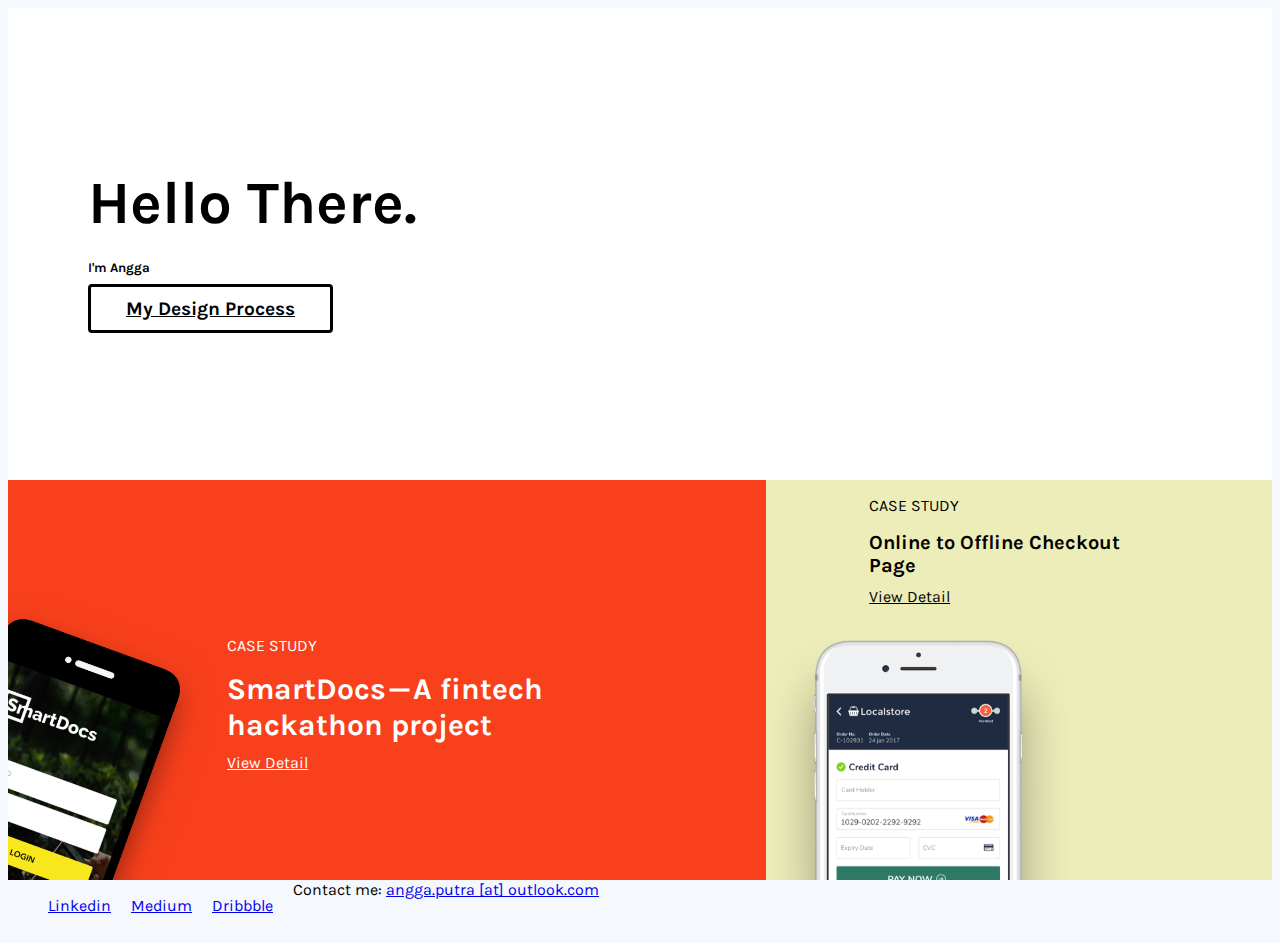
==== index.html @ 5217aea9 "Update index.html" ====
<!DOCTYPE html>
<html lang="en">
   <head>
      <meta charset="utf-8">
      <meta http-equiv="X-UA-Compatible" content="IE=edge">
      <meta name="viewport" content="width=device-width, initial-scale=1">
      <!-- The above 3 meta tags *must* come first in the head; any other head content must come *after* these tags -->
      <title>Angga Putra - Designer</title>
      <meta name="description" content="" />

      <meta property="og:title" content="Angga Putra - Designer"/>
      <meta property="og:image" content="http://anggaputra.co/images/og-image.png"/>
      <meta property="og:description" content="Hello There. I'm Angga, UI/UX Designer based in Indonesia"/>
      <meta property="og:url" content="http://anggaputra.co/" />

      <!-- Bootstrap core CSS -->
      <meta name="author" content="">
      <link rel="icon" href="../../favicon.ico">
      <!-- Bootstrap core CSS -->
      <link href="css/bootstrap.min.css" rel="stylesheet">
      <!-- Custom CSS -->
      <link href="css/style.css" rel="stylesheet">
      <link href="css/helper.css" rel="stylesheet">
      <link rel="stylesheet" href="css/font-awesome.min.css">
      <link rel="stylesheet" href="css/themify-icons.css">

      <!-- custom fonts -->
      <link href="https://fonts.googleapis.com/css?family=Karla:400,400i,700,700i" rel="stylesheet">

      <!-- slick slider -->
      <link rel="stylesheet" type="text/css" href="css/slick.css"/>

      <!-- Hamburger CSS -->
      <link rel="stylesheet" type="text/css" href="css/hamburger.css"/>


      <!-- Global site tag (gtag.js) - Google Analytics -->
      <script async src="https://www.googletagmanager.com/gtag/js?id=UA-100898338-1"></script>
      <script>
        window.dataLayer = window.dataLayer || [];
        function gtag(){dataLayer.push(arguments);}
        gtag('js', new Date());

        gtag('config', 'UA-100898338-1');
      </script>


   </head>
   <body class="page-content">

      <div class="container-fluid hero-section push">
         <div class="row">
            <div class="col-lg-9 col-xs-12">
                <div class="f-left">
                  <h1 class="hero-text">Hello There.</h1>
                  <h5 class="mt-0">I'm Angga</h5>
                </div>
                <!--
                <div id="main-nav">
                    <a href="" class="hamburger hamburger--collapse menu-link" type="button">
                      <span class="hamburger-box">
                        <span class="hamburger-inner"></span>
                      </span>
                    </a>
                </div>
              -->
            </div>
            <div class="col-lg-2  col-xs-12">
              <a href="https://medium.com/angga-portfolio/playbook-for-my-design-process-a4626f2b385" target="_blank" class="btn btn-top">My Design Process</a>
            </div>

            <!--
             <nav id="menu" class="panel" role="navigation">
                <ul>
                    <li><a href="#">Design Process</a></li>
                    <li><a href="#">Linkedin</a></li>
                    <li><a href="#">Medium</a></li>
                    <li><a href="#">Dribbble</a></li>
                </ul>
             </nav>
           -->
         </div>
      </div>

      <div class="container-fluid case-studies">
            <div class="case-box box-1">
                <div class="case-content">
                    <p class="d-block mt-20 mb-0">CASE STUDY</p>
                    <h2>SmartDocs — A fintech hackathon project</h2>
                    <a href="https://medium.com/angga-portfolio/fintech-hackathon-project-b763bd022f39" class="case-link" target="_blank">View Detail</a>
                </div>
                <img class="case-image" src="images/casestudies/case-1.png">
            </div> 

            <div class="case-box box-2 t-center">
              <div class="case-content t-center">
                    <p class="d-block mt-100 mb-0">CASE STUDY</p>
                    <h2>Online to Offline Checkout Page</h2>
                    <a href="https://medium.com/angga-portfolio/designing-checkout-page-for-online-to-offline-e-commerce-site-a99dfd2c64aa" class="case-link" target="_blank">View Detail</a>
              </div>
              <img class="case-image" src="images/casestudies/case-2.png">
          </div>
         <!--
           <div class="case-box box-3">
                <div class="case-content">
                    <p class="d-block mt-20 mb-0">PERSONAL PROJECT</p>
                    <h2>Konsuldia.co</h2>
                    <a href="http://konsuldia.co/" class="case-link" target="_blank">Check it out!</a>
                </div>
                <img class="case-image" src="images/casestudies/case-3.png">
            </div>
         -->
      </div>

      <div class="container-fluid">
        <div class="row">
              <div class="col-lg-12 footer">
                 <ul>
                   <li><a href="https://www.linkedin.com/in/angga-putra/" target="_blank">Linkedin</a></li>
                   <li><a href="https://medium.com/@anggasevhen" target="_blank">Medium</a></li>
                   <li><a href="https://dribbble.com/anggaputra" target="_blank">Dribbble</a></li>
                 </ul>
                 <p class="pull-right">Contact me: <a href="mailto:angga.putra@outlook.com">angga.putra [at] outlook.com</a></p>
              </div>
          </div>
      </div>

      <!-- Bootstrap core JavaScript
         ================================================== -->
      <!-- Placed at the end of the document so the pages load faster -->
      <script src="https://ajax.googleapis.com/ajax/libs/jquery/1.12.4/jquery.min.js"></script>
      <script>window.jQuery || document.write('<script src="js/vendor/jquery.min.js"><\/script>')</script>
      <script src="js/bootstrap.min.js"></script>

      <!-- Slick slider JS -->
      <script type="text/javascript" src="js/slick.min.js"></script>

      <!-- Big Slide Menu -->
      <script type="text/javascript" src="js/big-slide.min.js"></script>
     

      <script type="text/javascript">


         $(document).ready(function () {

              $('.my-resume-slider-content').slick({
                infinite: true,
                speed: 500,
                fade: true,
                cssEase: 'linear',
                arrows: true,
                prevArrow: '.slick-prev',
                nextArrow: '.slick-next',
                dots: false
              });

             /*

              $('.hamburger').click(function() {
                $( this ).toggleClass( "is-active" );
                return false;
              });

              $('.menu-link').bigSlide({
                side: 'right',
                menuWidth: '25.625em',
                push: '.push'
              });
           

              $.ajaxSetup({
                  headers: {
                    'Authorization': "Bearer 09a6bf420f371b7506def97736e507f55b06f85d8e69e02eaeb59b3aa7794640"
                  }
              });

              $.ajax({ 
                type: 'GET', 
                url: 'https://api.dribbble.com/v1/users/anggaputra/shots', 
                ddataType: "json",
                success: function (data) { 
                    
                     $('.dribbble-feed .loader').hide();
                
                     var results = data;

                     for (var i=0;i<10;++i)
                     {
                     
                        $('#dribbble-shots').append(
                            "<a target='_blank' href='"+ results[i].html_url +"' class='box-item'>\
                              <div class='pict-item'><img class='img-responsive' src="+ results[i].images.teaser +"></div>\
                            </a>"
                        );
                     }
                }
              });
               */
              

         });
    
      </script>


   </body>
</html>
---- css/style.css ----
body{
  font-family: 'Karla', sans-serif;
  background-color: #F5F8FD;
}


.hero-section{
  padding: 10em 5em;
  background: #FFF;
  position: relative;
}

.hero-text{
  font-size: 60px;
  font-weight: 700;
  margin: 0;
}

#main-nav{
  float: right;
}

#menu{
  font-family: 'Lora', serif;
}

#menu ul{
  margin-top: 20px;
}

#menu li{
  list-style: none;
}

#menu li a{
  font-size: 30px;
  color: #000;
}

.btn-top {
    background-color: transparent;
    border: 3px solid #000;
    color: #000;
    padding: 10px 35px;
    border-radius: 4px;
    font-size: 1.2em;
    font-weight: 700;
    margin: 20px 0;

    -webkit-transform: perspective(1px) translateZ(0);
    transform: perspective(1px) translateZ(0);
    -webkit-tap-highlight-color: rgba(0,0,0,0);
    -webkit-font-smoothing: antialiased;
    -moz-osx-font-smoothing: grayscale;
}


/* ---- Case Studies ---- */


.case-studies{
  padding-left: 0;
  padding-right: 0;
}

.case-box{
  float: left;
  height: 400px;
  overflow: hidden;
  position: relative;
}

.box-1{
  width: 60%;
  background: #F8401C;
  color: #FFF;
}

.box-2{
  width: 40%;
  background: #EDEDB9;
}

.box-1 .case-content{
  position: relative;
  width: 320px;
  margin: 0 auto;
  top: 140px;
  z-index: 15;
}

.box-1 .case-content h2{
  margin: 0;
  font-size: 30px;
}

.box-1 .case-image{
  max-width: 50%;
  position: relative;
  top: -40px;
  left: -170px;
  z-index: 5;
}

.box-1 .case-morelink{
  padding: 15px;
  float: left;
  margin-top: 20px;
}


.box-2 .case-content{
  width: 300px;
  margin: 0 auto;
  margin-bottom: 30px;
}

.box-2 .case-content h2{
  margin: 0;
  font-size: 20px;
}

.box-2 .case-image{
  max-width: 60%;
  margin: 0 auto;
}

.box-3{
  text-align: center;
  width: 100%;
  height: 755px;
  background: #EBECE7;
}

.box-3 p{
  margin-top: 8em;
  color: #000;

}
.box-3 h2{
  margin-top: 0;
  font-size: 25px;
  color: #000;
  font-weight: 700;
}

.box-3 .case-image{
  max-width: 100%;
  margin: 0 auto;
  margin-top: 40px;
}

.case-link{
  margin-top: 10px;
  color: inherit;
  text-decoration: underline;
  display: inline-block;
}


.case-link{
  margin-top: 10px;
  color: inherit;
  text-decoration: underline;
  display: inline-block;
}


/* ---- My Resume ---- */
.my-resume-container{
  background: #FFF;
}

.my-resume-slider-content{
  float: left;
  width: 900px;
  margin:0 auto;
}

.my-resume{
  padding: 10em 5em;
  width: 900px;
  overflow: hidden;
  background: #FFF;
  margin: 0 auto;
}

.my-resume-box{
  background: #FFFFFF;
  /*box-shadow: 0 5px 55px 0 rgba(0,0,0,0.12);*/
  border-radius: 12px;
  width: 900px;
  float: left;
  position: relative;
  margin: 0 auto;
}

.my-resume-years{
  background: #FFFFFF;
  /*box-shadow: 0 2px 55px 0 rgba(0,0,0,0.12);*/
  float: left;
  border-radius: 12px 0px 0px 12px;
  margin-right: 20px;
  text-align: center;
  width: 230px;
}

.my-resume-years .from,
.my-resume-years .until{
  font-size: 40px;
}

.my-resume-content{
  float: left;
  width: 500px; 
}

.my-resume-content h3{
  margin-top: 0px;
  color: #000;  

}

.my-resume-content small{
  margin-top: 30px;
  color: #000;  
  font-size: 16px;

}

.my-resume-content p{
 font-size: 1.2em;
}

.slick-prev{
  background: #000;
  padding: 10px;
}

.slick-next{
  background: #F8401C;
  padding: 15px;
  position: relative;
  top: 8px;
}

.my-resume-slider-container{
  position: relative;
  float: left;
  width: 900px;
}

#my-resume-nav{
  float: left;
  margin-left: 30px;
  position: relative;
}


/* ---- Dribbble ---- */
.dribbble-feed{
  background: #FFF;
  padding: 10em 5em;
}

.dribbble-feed h2{
  padding: 0 10px;
  margin-bottom: 20px;
  font-size: 25px;
}

#dribbble-shots{
  float: left;
  border-radius: 6px;
}

.box-item{
  float: left;
  margin: 10px;

}

.pict-item img{
  background: #FFFFFF;
  box-shadow: 0 2px 4px 0 rgba(0,0,0,0.10);
  border-radius: 4px;
  
}

/* ---- Footer ---- */

.footer{
  padding: 30px 40px 20px;
}

.footer ul{
  display: inline-block;
  list-style: none;
  margin-bottom: 0;
  padding-left: 0;
  float: left;
}

.footer ul li{
  float: left;
  margin-right: 20px;
}


@media screen and (max-width: 320px){

     .box-1 .case-content {
      top: 30px;
      padding: 0 3em;
    }

}


@media screen and (max-width: 480px){

    .hero-section {
      padding: 5em 2em;
      background: #FFF;
    }

    .hero-text {
      font-size: 55px;
    }

    .box-1{
      width: 100%;
    }

    .box-1 .case-content {
      top: 30px;
    }

    .box-1 .case-image {
      max-width: 100%;
      position: relative;
      top: 10px;
      left: 0;
      z-index: 5;
    }

    .box-2{
      width: 100%;
    }

    .box-3, .box-4{
      height: 390px;
    }

    .box-3 p,.box-4 p {
      margin-top: 5em;
      color: #000;
    }

    .box-4 .case-image{
      margin-top: 5px;
    }

    .my-resume {
      padding: 5em 0em;
      width: 100%;
      overflow: hidden;
      background: #FFF;
      margin: 0 auto;
    }

    .my-resume-content {
      float: left;
      padding: 0px;
      margin-top: 0!important;
      margin-left: 80px;
      width: 180px !important;
      text-align: center;
    }

    .my-resume-content p{
      display: none;
    }

    .my-resume-content h3{
      padding: 0 30px;
      margin-bottom: 30px;
    }

    .my-resume-years {
        padding: 0;
        background: #FFFFFF;
        box-shadow: none;
        float: left;
        border-radius: 12px 0px 0px 12px;
        margin-right: 0;
        text-align: center;
        margin-bottom: 20px;
        width: 100%;
        margin-left: 60px;
    }

    #my-resume-nav {
      margin-left: 30px;
    }

    .footer p.pull-right{
      float: left !important;
      margin-top: 10px;
    }


}
@media screen and (max-width: 750px){

    .hero-section {
        padding: 5em 3em;
        background: #FFF;
    }

    .case-box {
        float: left;
        height: 340px;
        overflow: hidden;
        position: relative;
    }

    .box-1 .case-image {
        max-width: 100%;
        position: relative;
        top: 10px;
        left: 0px;
        z-index: 5;
    }

    .box-1 .case-content {
      position: relative;
      width: 320px;
      margin: 0 auto;
      top: 40px;
      z-index: 15;
    }

    .box-2 .case-content h2 {
      margin: 0;
      font-size: 16px;
      padding: 0 40px;
      }

    .box-3 {
      text-align: center;
      width: 100%;
      background: #EBECE7;
    }

    .box-4 {
      text-align: center;
      width: 100%;
      background: transparent;
    }

    .box-2 .case-content p{
        margin-top: 50px;
    }

    .box-3 p,.box-4 p {
        margin-top: 3em;
    }

    .my-resume {
      padding: 5em 0em;
      width: 100%;
      overflow: hidden;
      background: #FFF;
      margin: 0 auto;
    }

    .my-resume-content {
        float: left;
        padding: 0px;
        width: 350px;
        margin-top: 0;
    }

    .my-resume-content h3{
      padding: 0;
      margin-bottom: 30px;
    }

    #my-resume-nav {
        float: left;
        margin-left: 90px;
        margin-top: 30px;
    }


}
@media (max-width: 767px){
    


  
}
@media screen and (max-width: 825px){

 
}

@media (max-width: 991px) and (min-width: 768px){

}
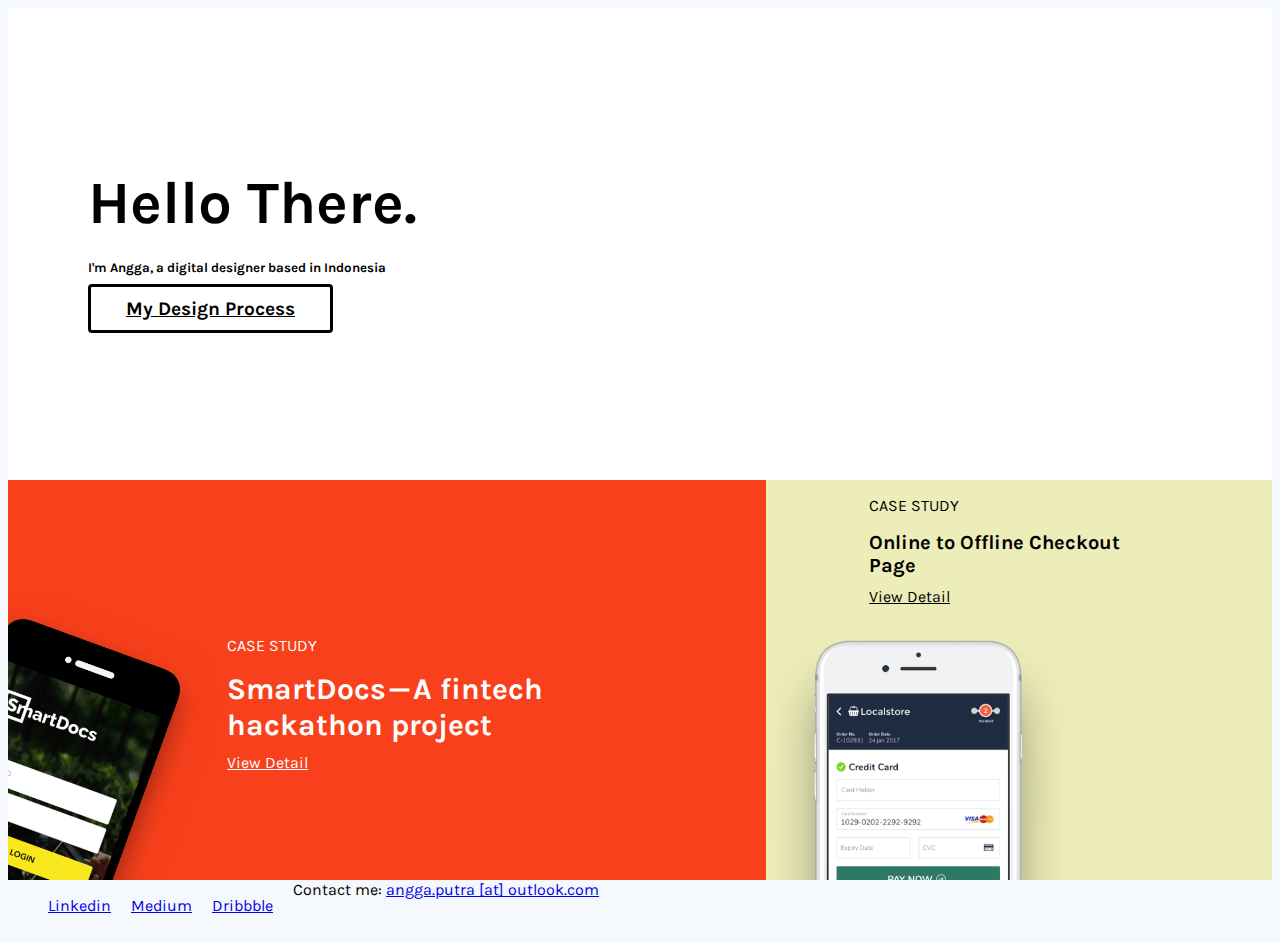
==== commit 5220a022: "Update index.html" ====
--- a/index.html
+++ b/index.html
@@ -53,7 +53,7 @@
             <div class="col-lg-9 col-xs-12">
                 <div class="f-left">
                   <h1 class="hero-text">Hello There.</h1>
-                  <h5 class="mt-0">I'm Angga</h5>
+                  <h5 class="mt-10">I'm Angga, a digital designer based in Indonesia</h5>
                 </div>
                 <!--
                 <div id="main-nav">
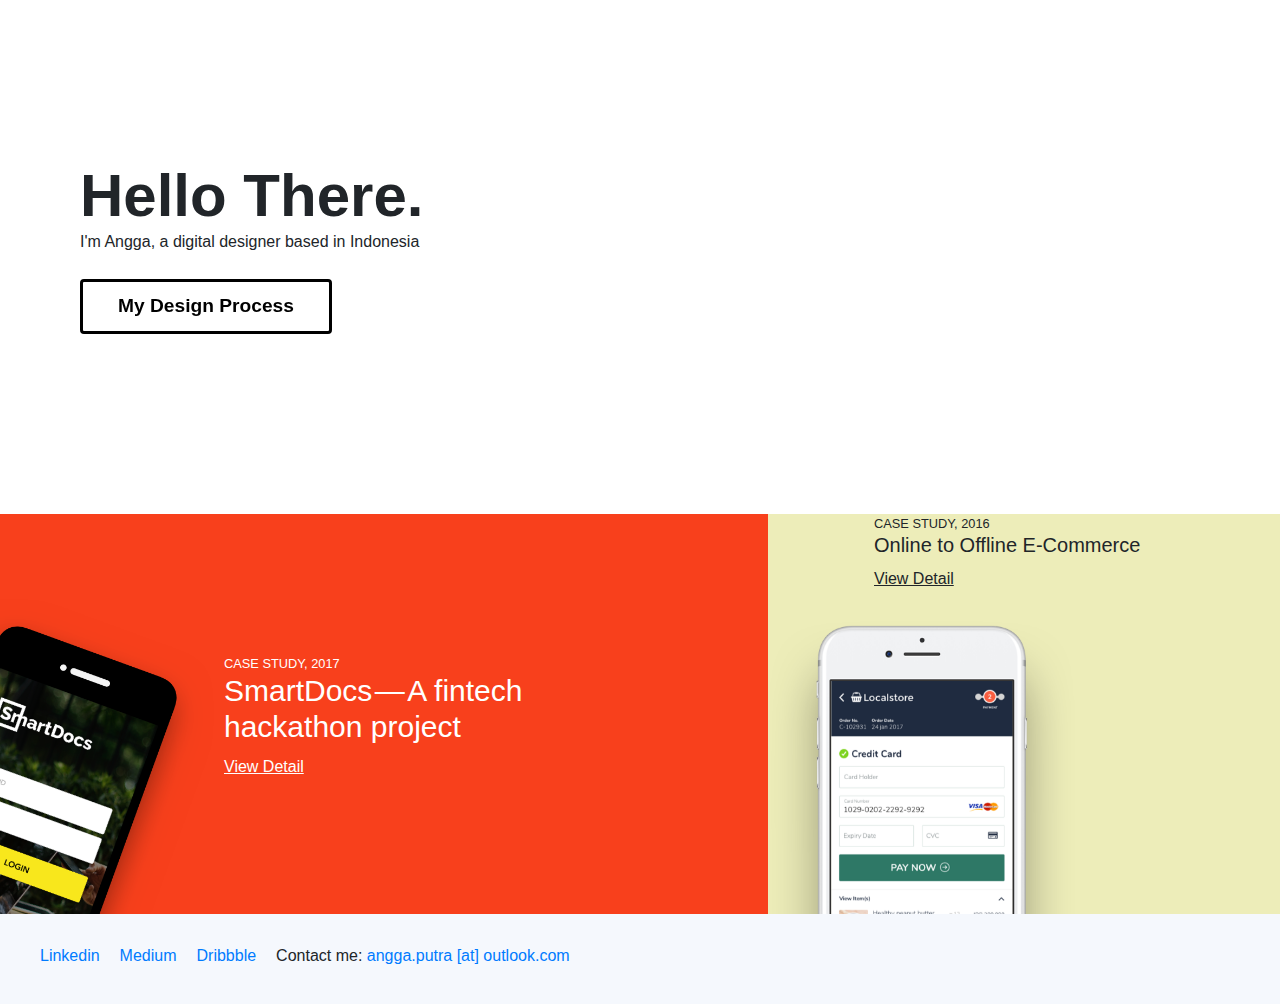
==== commit 2f2b9cc4: "Updated Bootstrap 4 and font" ====
--- a/index.html
+++ b/index.html
@@ -9,14 +9,15 @@
       <meta name="description" content="" />
 
       <meta property="og:title" content="Angga Putra - Designer"/>
-      <meta property="og:image" content="http://anggaputra.co/images/og-image.png"/>
+      <meta property="og:image" content="https://anggaputra.co/images/og-image.png"/>
       <meta property="og:description" content="Hello There. I'm Angga, UI/UX Designer based in Indonesia"/>
-      <meta property="og:url" content="http://anggaputra.co/" />
+      <meta property="og:url" content="https://anggaputra.co/" />
 
       <!-- Bootstrap core CSS -->
       <meta name="author" content="">
       <link rel="icon" href="../../favicon.ico">
       <!-- Bootstrap core CSS -->
+       <link href="css/bootstrap-reboot.min.css" rel="stylesheet">
       <link href="css/bootstrap.min.css" rel="stylesheet">
       <!-- Custom CSS -->
       <link href="css/style.css" rel="stylesheet">
@@ -25,13 +26,10 @@
       <link rel="stylesheet" href="css/themify-icons.css">
 
       <!-- custom fonts -->
-      <link href="https://fonts.googleapis.com/css?family=Karla:400,400i,700,700i" rel="stylesheet">
+      <!-- <link href="https://fonts.googleapis.com/css?family=Karla:400,400i,700,700i" rel="stylesheet"> -->
 
-      <!-- slick slider -->
-      <link rel="stylesheet" type="text/css" href="css/slick.css"/>
-
-      <!-- Hamburger CSS -->
-      <link rel="stylesheet" type="text/css" href="css/hamburger.css"/>
+      <link rel="preconnect" href="https://fonts.gstatic.com">
+      <link href="https://fonts.googleapis.com/css2?family=Inter:wght@100;400;700;900&display=swap" rel="stylesheet">
 
 
       <!-- Global site tag (gtag.js) - Google Analytics -->
@@ -53,39 +51,20 @@
             <div class="col-lg-9 col-xs-12">
                 <div class="f-left">
                   <h1 class="hero-text">Hello There.</h1>
-                  <h5 class="mt-10">I'm Angga, a digital designer based in Indonesia</h5>
+                  <h6 class="mt-10">I'm Angga, a digital designer based in Indonesia</h6>
+                   <a href="https://medium.com/angga-portfolio/playbook-for-my-design-process-a4626f2b385" target="_blank" class="btn btn-top mt-30">My Design Process</a>
                 </div>
-                <!--
-                <div id="main-nav">
-                    <a href="" class="hamburger hamburger--collapse menu-link" type="button">
-                      <span class="hamburger-box">
-                        <span class="hamburger-inner"></span>
-                      </span>
-                    </a>
-                </div>
-              -->
             </div>
             <div class="col-lg-2  col-xs-12">
-              <a href="https://medium.com/angga-portfolio/playbook-for-my-design-process-a4626f2b385" target="_blank" class="btn btn-top">My Design Process</a>
             </div>
 
-            <!--
-             <nav id="menu" class="panel" role="navigation">
-                <ul>
-                    <li><a href="#">Design Process</a></li>
-                    <li><a href="#">Linkedin</a></li>
-                    <li><a href="#">Medium</a></li>
-                    <li><a href="#">Dribbble</a></li>
-                </ul>
-             </nav>
-           -->
          </div>
       </div>
 
       <div class="container-fluid case-studies">
             <div class="case-box box-1">
                 <div class="case-content">
-                    <p class="d-block mt-20 mb-0">CASE STUDY</p>
+                    <small class="d-block mt-20 mb-0">CASE STUDY, 2017</small>
                     <h2>SmartDocs — A fintech hackathon project</h2>
                     <a href="https://medium.com/angga-portfolio/fintech-hackathon-project-b763bd022f39" class="case-link" target="_blank">View Detail</a>
                 </div>
@@ -94,22 +73,12 @@
 
             <div class="case-box box-2 t-center">
               <div class="case-content t-center">
-                    <p class="d-block mt-100 mb-0">CASE STUDY</p>
-                    <h2>Online to Offline Checkout Page</h2>
+                    <small class="d-block mt-100 mb-0">CASE STUDY, 2016</small>
+                    <h2>Online to Offline E-Commerce</h2>
                     <a href="https://medium.com/angga-portfolio/designing-checkout-page-for-online-to-offline-e-commerce-site-a99dfd2c64aa" class="case-link" target="_blank">View Detail</a>
               </div>
               <img class="case-image" src="images/casestudies/case-2.png">
           </div>
-         <!--
-           <div class="case-box box-3">
-                <div class="case-content">
-                    <p class="d-block mt-20 mb-0">PERSONAL PROJECT</p>
-                    <h2>Konsuldia.co</h2>
-                    <a href="http://konsuldia.co/" class="case-link" target="_blank">Check it out!</a>
-                </div>
-                <img class="case-image" src="images/casestudies/case-3.png">
-            </div>
-         -->
       </div>
 
       <div class="container-fluid">
@@ -125,83 +94,12 @@
           </div>
       </div>
 
+       <script src="js/jquery-3.5.1.min.js"></script>
+
       <!-- Bootstrap core JavaScript
          ================================================== -->
       <!-- Placed at the end of the document so the pages load faster -->
-      <script src="https://ajax.googleapis.com/ajax/libs/jquery/1.12.4/jquery.min.js"></script>
-      <script>window.jQuery || document.write('<script src="js/vendor/jquery.min.js"><\/script>')</script>
       <script src="js/bootstrap.min.js"></script>
-
-      <!-- Slick slider JS -->
-      <script type="text/javascript" src="js/slick.min.js"></script>
-
-      <!-- Big Slide Menu -->
-      <script type="text/javascript" src="js/big-slide.min.js"></script>
-     
-
-      <script type="text/javascript">
-
-
-         $(document).ready(function () {
-
-              $('.my-resume-slider-content').slick({
-                infinite: true,
-                speed: 500,
-                fade: true,
-                cssEase: 'linear',
-                arrows: true,
-                prevArrow: '.slick-prev',
-                nextArrow: '.slick-next',
-                dots: false
-              });
-
-             /*
-
-              $('.hamburger').click(function() {
-                $( this ).toggleClass( "is-active" );
-                return false;
-              });
-
-              $('.menu-link').bigSlide({
-                side: 'right',
-                menuWidth: '25.625em',
-                push: '.push'
-              });
-           
-
-              $.ajaxSetup({
-                  headers: {
-                    'Authorization': "Bearer 09a6bf420f371b7506def97736e507f55b06f85d8e69e02eaeb59b3aa7794640"
-                  }
-              });
-
-              $.ajax({ 
-                type: 'GET', 
-                url: 'https://api.dribbble.com/v1/users/anggaputra/shots', 
-                ddataType: "json",
-                success: function (data) { 
-                    
-                     $('.dribbble-feed .loader').hide();
-                
-                     var results = data;
-
-                     for (var i=0;i<10;++i)
-                     {
-                     
-                        $('#dribbble-shots').append(
-                            "<a target='_blank' href='"+ results[i].html_url +"' class='box-item'>\
-                              <div class='pict-item'><img class='img-responsive' src="+ results[i].images.teaser +"></div>\
-                            </a>"
-                        );
-                     }
-                }
-              });
-               */
-              
-
-         });
-    
-      </script>
 
 
    </body>
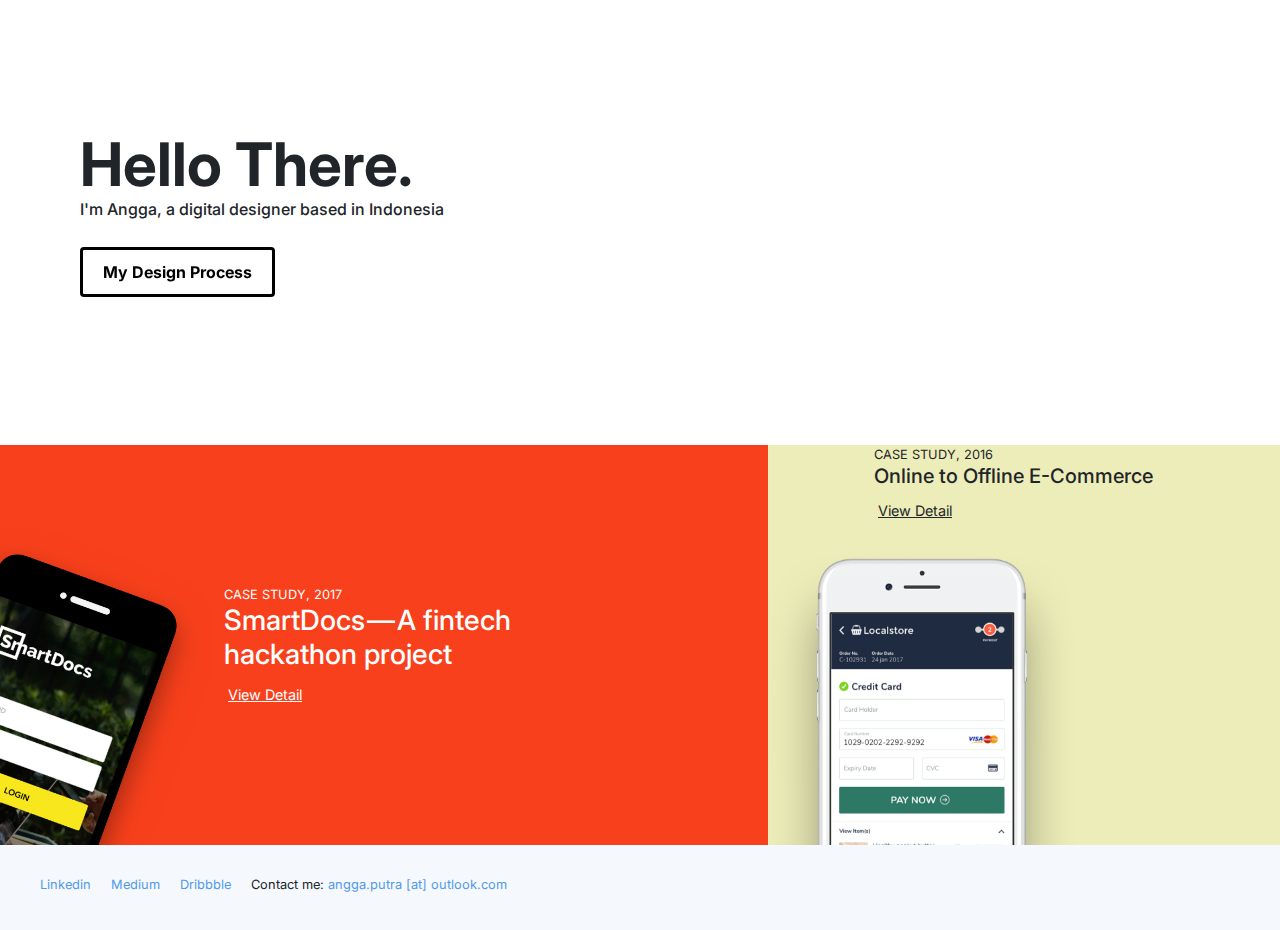
==== commit e938ad0f: "Font size fixing" ====
--- a/index.html
+++ b/index.html
@@ -27,10 +27,8 @@
 
       <!-- custom fonts -->
       <!-- <link href="https://fonts.googleapis.com/css?family=Karla:400,400i,700,700i" rel="stylesheet"> -->
-
       <link rel="preconnect" href="https://fonts.gstatic.com">
       <link href="https://fonts.googleapis.com/css2?family=Inter:wght@100;400;700;900&display=swap" rel="stylesheet">
-
 
       <!-- Global site tag (gtag.js) - Google Analytics -->
       <script async src="https://www.googletagmanager.com/gtag/js?id=UA-100898338-1"></script>
@@ -66,7 +64,7 @@
                 <div class="case-content">
                     <small class="d-block mt-20 mb-0">CASE STUDY, 2017</small>
                     <h2>SmartDocs — A fintech hackathon project</h2>
-                    <a href="https://medium.com/angga-portfolio/fintech-hackathon-project-b763bd022f39" class="case-link" target="_blank">View Detail</a>
+                    <a href="https://medium.com/angga-portfolio/fintech-hackathon-project-b763bd022f39" class="case-link link1" target="_blank">View Detail</a>
                 </div>
                 <img class="case-image" src="images/casestudies/case-1.png">
             </div> 
@@ -75,7 +73,7 @@
               <div class="case-content t-center">
                     <small class="d-block mt-100 mb-0">CASE STUDY, 2016</small>
                     <h2>Online to Offline E-Commerce</h2>
-                    <a href="https://medium.com/angga-portfolio/designing-checkout-page-for-online-to-offline-e-commerce-site-a99dfd2c64aa" class="case-link" target="_blank">View Detail</a>
+                    <a href="https://medium.com/angga-portfolio/designing-checkout-page-for-online-to-offline-e-commerce-site-a99dfd2c64aa" class="case-link link2" target="_blank">View Detail</a>
               </div>
               <img class="case-image" src="images/casestudies/case-2.png">
           </div>
--- a/css/style.css
+++ b/css/style.css
@@ -1,11 +1,14 @@
 body{
-  font-family: 'Karla', sans-serif;
+  font-family: 'Inter', sans-serif;
   background-color: #F5F8FD;
 }
 
+a{
+  color: #519ae8;
+}
 
 .hero-section{
-  padding: 10em 5em;
+  padding: 8em 5em;
   background: #FFF;
   position: relative;
 }
@@ -41,9 +44,9 @@
     background-color: transparent;
     border: 3px solid #000;
     color: #000;
-    padding: 10px 35px;
+    padding: 10px 20px;
     border-radius: 4px;
-    font-size: 1.2em;
+    font-size: 1em;
     font-weight: 700;
     margin: 20px 0;
 
@@ -54,6 +57,11 @@
     -moz-osx-font-smoothing: grayscale;
 }
 
+.btn-top:hover{
+  background: #000;
+  color: #fff;
+}
+
 
 /* ---- Case Studies ---- */
 
@@ -91,7 +99,7 @@
 
 .box-1 .case-content h2{
   margin: 0;
-  font-size: 30px;
+  font-size: 28px;
 }
 
 .box-1 .case-image{
@@ -163,8 +171,25 @@
   color: inherit;
   text-decoration: underline;
   display: inline-block;
-}
-
+  font-size: .9em;
+  padding: 2px 4px;
+  border-radius: 4px;
+}
+
+.case-link:hover{
+
+  text-decoration: none!important;
+}
+
+.link1:hover{
+  background: #EDEDB9;
+  color: #F8401C;
+}
+
+.link2:hover{
+  background: #F8401C;
+  color: #EDEDB9;
+}
 
 /* ---- My Resume ---- */
 .my-resume-container{
@@ -291,6 +316,7 @@
 
 .footer{
   padding: 30px 40px 20px;
+  font-size: .8em;
 }
 
 .footer ul{
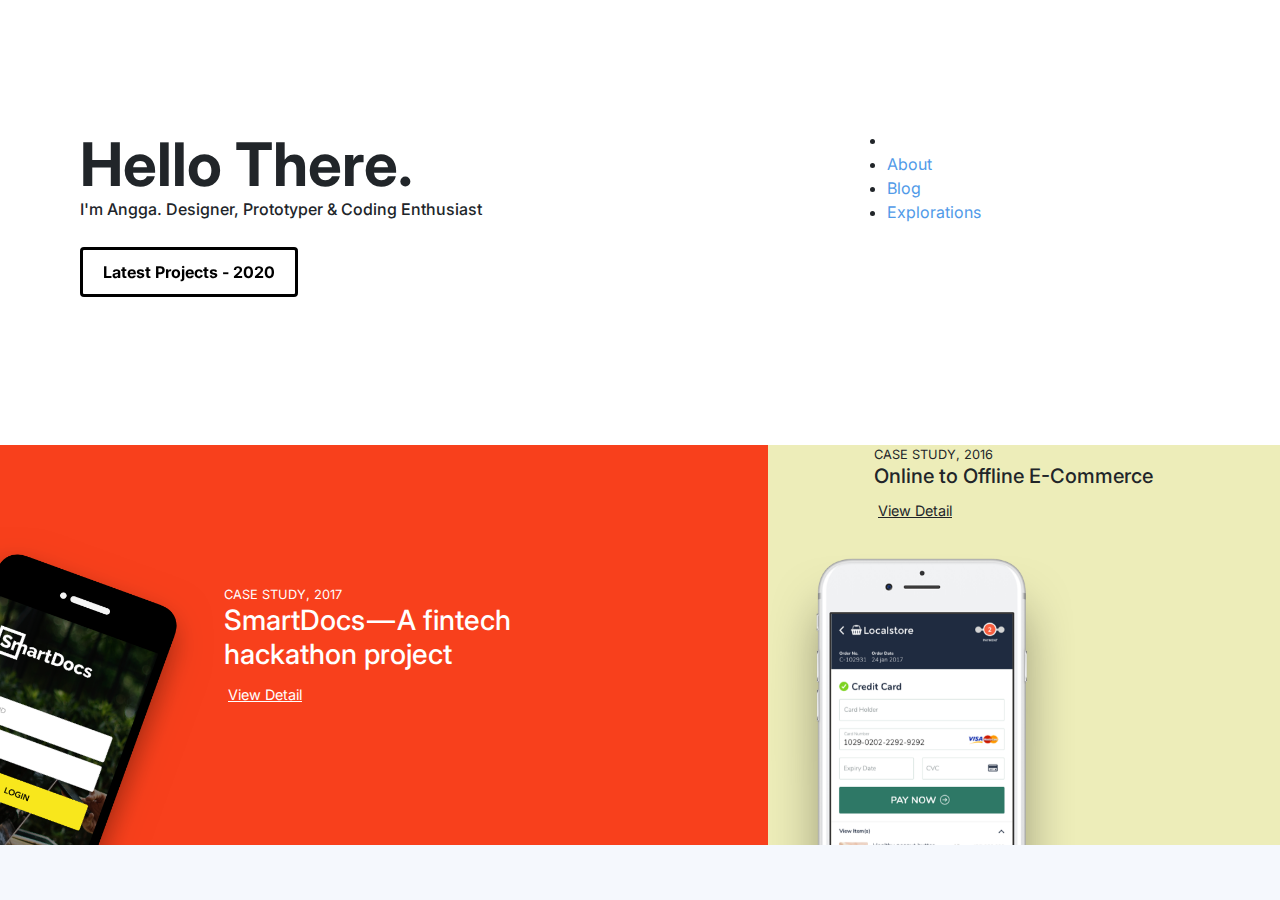
==== commit 716c47d8: "Update index.html" ====
--- a/index.html
+++ b/index.html
@@ -28,7 +28,7 @@
       <!-- custom fonts -->
       <!-- <link href="https://fonts.googleapis.com/css?family=Karla:400,400i,700,700i" rel="stylesheet"> -->
       <link rel="preconnect" href="https://fonts.gstatic.com">
-      <link href="https://fonts.googleapis.com/css2?family=Inter:wght@100;400;700;900&display=swap" rel="stylesheet">
+      <link href="https://fonts.googleapis.com/css2?family=Inter:wght@100;400;500;700;900&display=swap" rel="stylesheet">
 
       <!-- Global site tag (gtag.js) - Google Analytics -->
       <script async src="https://www.googletagmanager.com/gtag/js?id=UA-100898338-1"></script>
@@ -46,14 +46,20 @@
 
       <div class="container-fluid hero-section push">
          <div class="row">
-            <div class="col-lg-9 col-xs-12">
+            <div class="col-lg-8 col-xs-12">
                 <div class="f-left">
                   <h1 class="hero-text">Hello There.</h1>
-                  <h6 class="mt-10">I'm Angga, a digital designer based in Indonesia</h6>
-                   <a href="https://medium.com/angga-portfolio/playbook-for-my-design-process-a4626f2b385" target="_blank" class="btn btn-top mt-30">My Design Process</a>
+                  <h6 class="mt-10">I'm Angga. Designer, Prototyper & Coding Enthusiast</h6>
+                   <a href="https://crypto.figmatic.com/prototype/klj3m5cv92107/zgvFIRJuxneJbMUqnBWALV8goTH3" target="_blank" class="btn btn-top mt-30">Latest Projects - 2020</a>
                 </div>
             </div>
             <div class="col-lg-2  col-xs-12">
+                <ul id="top-nav">
+                  <li><a class="home-nav"></a></li>
+                  <li><a href="https://www.linkedin.com/in/angga-putra/" target="_blank">About</a></li>
+                   <li><a href="https://medium.com/@anggasevhen" target="_blank">Blog</a></li>
+                   <li><a href="https://dribbble.com/anggaputra" target="_blank">Explorations</a></li>
+                </ul>
             </div>
 
          </div>
@@ -79,19 +85,6 @@
           </div>
       </div>
 
-      <div class="container-fluid">
-        <div class="row">
-              <div class="col-lg-12 footer">
-                 <ul>
-                   <li><a href="https://www.linkedin.com/in/angga-putra/" target="_blank">Linkedin</a></li>
-                   <li><a href="https://medium.com/@anggasevhen" target="_blank">Medium</a></li>
-                   <li><a href="https://dribbble.com/anggaputra" target="_blank">Dribbble</a></li>
-                 </ul>
-                 <p class="pull-right">Contact me: <a href="mailto:angga.putra@outlook.com">angga.putra [at] outlook.com</a></p>
-              </div>
-          </div>
-      </div>
-
        <script src="js/jquery-3.5.1.min.js"></script>
 
       <!-- Bootstrap core JavaScript
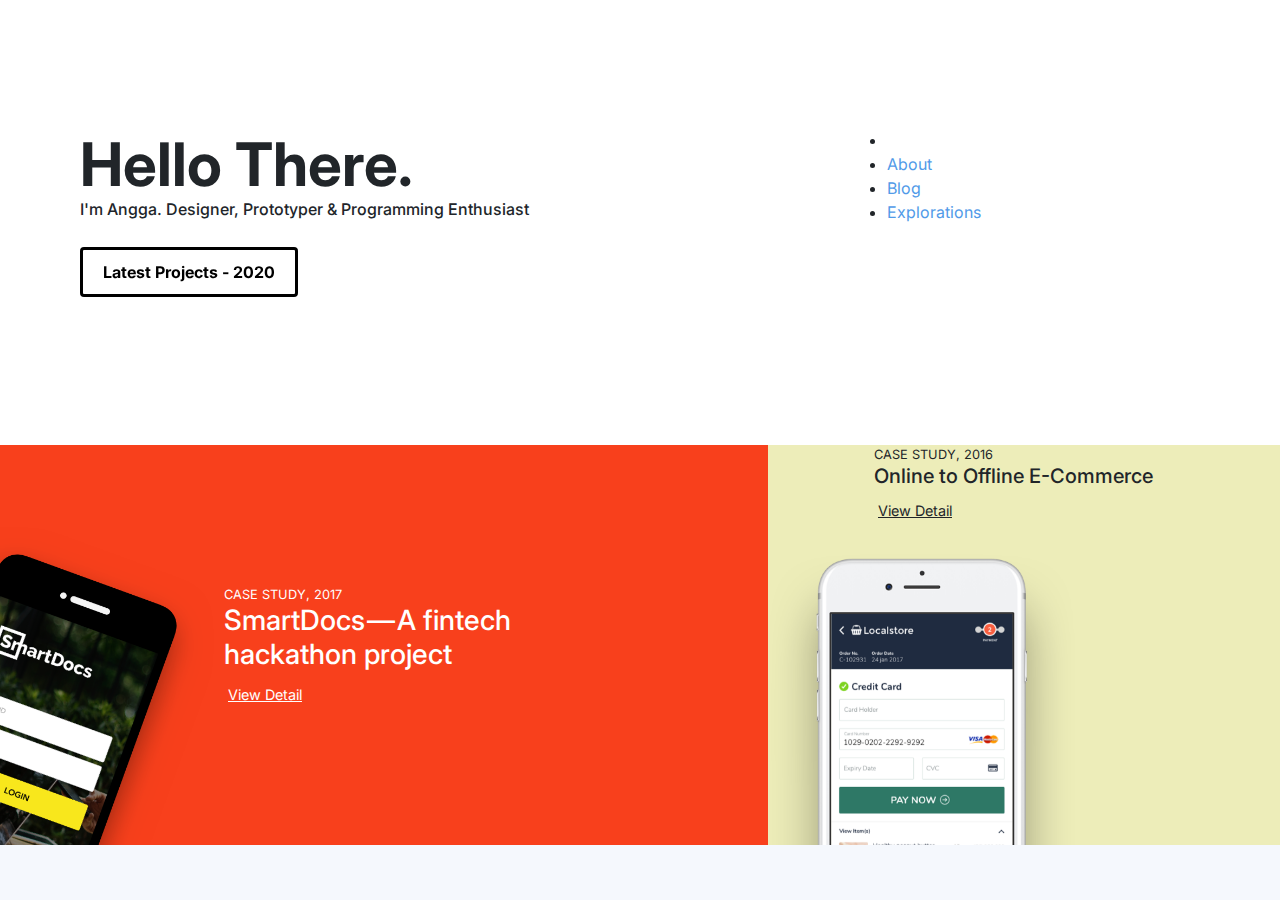
==== commit b274b635: "Update index.html" ====
--- a/index.html
+++ b/index.html
@@ -49,7 +49,7 @@
             <div class="col-lg-8 col-xs-12">
                 <div class="f-left">
                   <h1 class="hero-text">Hello There.</h1>
-                  <h6 class="mt-10">I'm Angga. Designer, Prototyper & Coding Enthusiast</h6>
+                  <h6 class="mt-10">I'm Angga. Designer, Prototyper & Programming Enthusiast</h6>
                    <a href="https://crypto.figmatic.com/prototype/klj3m5cv92107/zgvFIRJuxneJbMUqnBWALV8goTH3" target="_blank" class="btn btn-top mt-30">Latest Projects - 2020</a>
                 </div>
             </div>
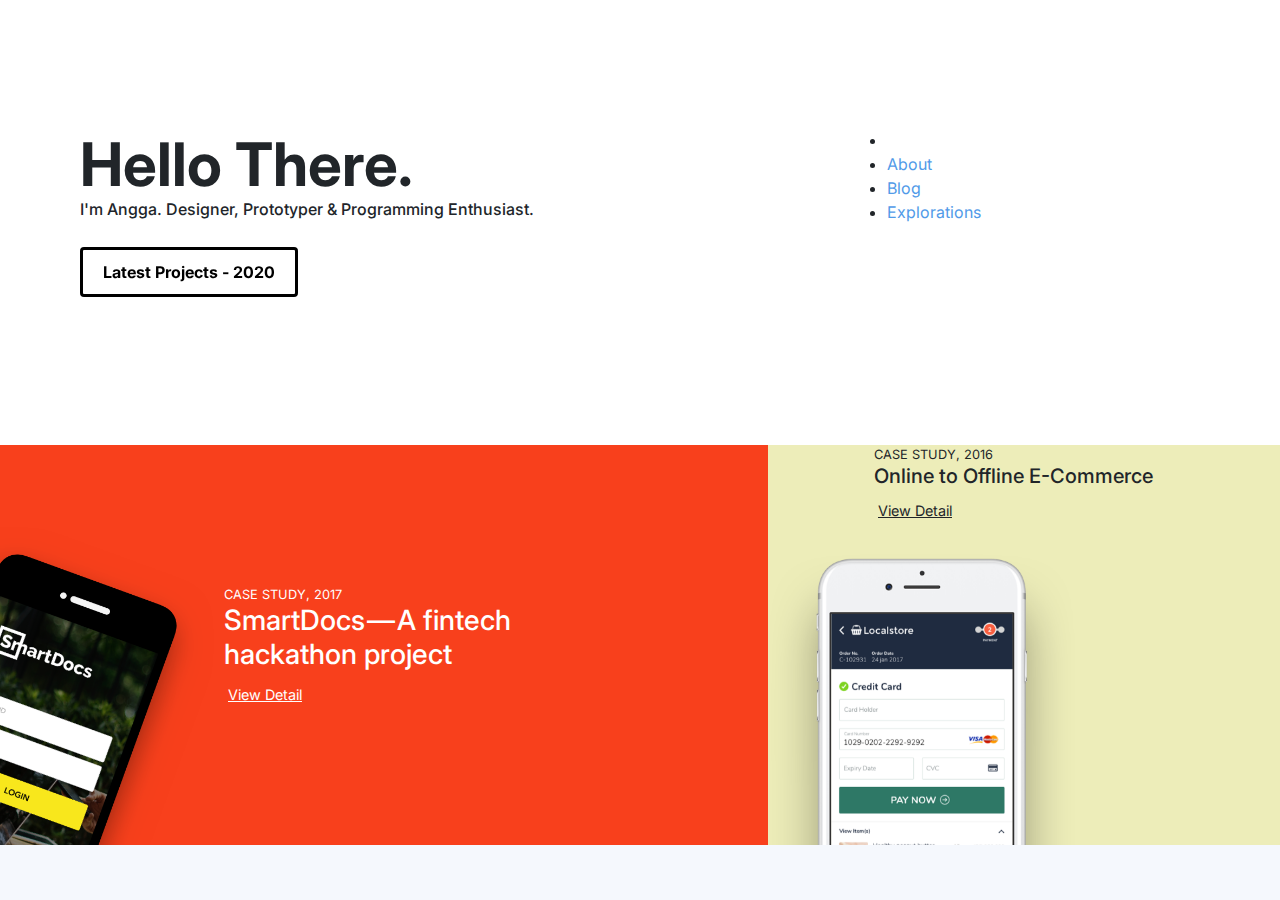
==== commit 32c24f40: "Update index.html" ====
--- a/index.html
+++ b/index.html
@@ -49,7 +49,7 @@
             <div class="col-lg-8 col-xs-12">
                 <div class="f-left">
                   <h1 class="hero-text">Hello There.</h1>
-                  <h6 class="mt-10">I'm Angga. Designer, Prototyper & Programming Enthusiast</h6>
+                  <h6 class="mt-10">I'm Angga. Designer, Prototyper & Programming Enthusiast.</h6>
                    <a href="https://crypto.figmatic.com/prototype/klj3m5cv92107/zgvFIRJuxneJbMUqnBWALV8goTH3" target="_blank" class="btn btn-top mt-30">Latest Projects - 2020</a>
                 </div>
             </div>
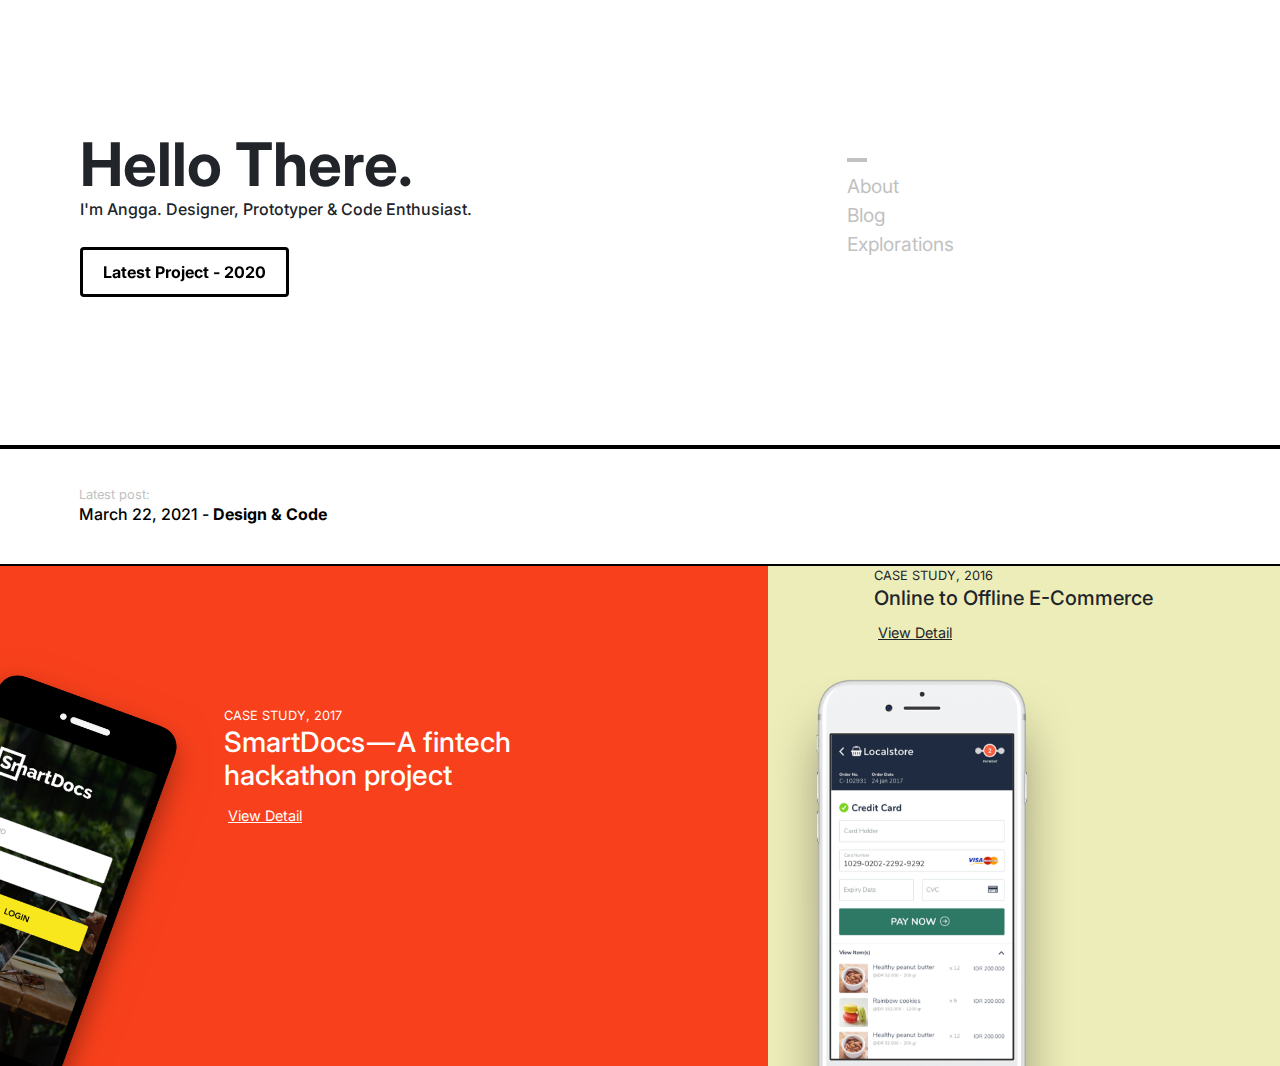
==== commit 99da123d: "first" ====
--- a/index.html
+++ b/index.html
@@ -49,8 +49,8 @@
             <div class="col-lg-8 col-xs-12">
                 <div class="f-left">
                   <h1 class="hero-text">Hello There.</h1>
-                  <h6 class="mt-10">I'm Angga. Designer, Prototyper & Programming Enthusiast.</h6>
-                   <a href="https://crypto.figmatic.com/prototype/klj3m5cv92107/zgvFIRJuxneJbMUqnBWALV8goTH3" target="_blank" class="btn btn-top mt-30">Latest Projects - 2020</a>
+                  <h6 class="mt-10">I'm Angga. Designer, Prototyper & Code Enthusiast.</h6>
+                   <a href="https://crypto.figmatic.com/prototype/klj3m5cv92107/zgvFIRJuxneJbMUqnBWALV8goTH3" target="_blank" class="btn btn-top mt-30">Latest Project - 2020</a>
                 </div>
             </div>
             <div class="col-lg-2  col-xs-12">
@@ -63,6 +63,14 @@
             </div>
 
          </div>
+      </div>
+
+      <div class="container-fluid latest-blog">
+         <div class="col-lg-12 col-xs-12 post">
+            <small>Latest post:</small>
+            <a href=""><h6>March 22, 2021 - <strong>Design &amp; Code</strong></h6></a>
+         </ul>
+      </div>
       </div>
 
       <div class="container-fluid case-studies">
@@ -92,6 +100,5 @@
       <!-- Placed at the end of the document so the pages load faster -->
       <script src="js/bootstrap.min.js"></script>
 
-
    </body>
 </html>
--- a/css/style.css
+++ b/css/style.css
@@ -62,6 +62,61 @@
   color: #fff;
 }
 
+#top-nav{
+  list-style: none;
+  float: left;
+  padding: 0;
+  margin: 30px 0 0 0;
+}
+
+#top-nav li{
+  clear: both;
+  display: block;
+}
+
+#top-nav a{
+  color: #c1c1c1;
+  font-size: 1.2em;
+  font-weight: 400;
+}
+
+#top-nav li .home-nav{
+  height: 4px;
+  width: 20px;
+  background: #c1c1c1;
+  float: left;
+  display: block;
+  margin-bottom: 10px;
+}
+
+#top-nav li a:hover{
+  text-decoration: none;
+  color: #000;
+}
+
+#top-nav:hover .home-nav{
+  background: #000!important;
+}
+
+/* ----- Latest blog ------*/
+.latest-blog{
+  background: #FFF;
+  position: relative;
+  border-top: 4px solid #000;
+  border-bottom: 2px solid #000;
+}
+
+.post{
+  padding: 2em 4em 2em;
+}
+
+.post > a{
+  color: #000;
+}
+
+.post > small{
+  color: #c1c1c1;
+}
 
 /* ---- Case Studies ---- */
 
@@ -73,7 +128,7 @@
 
 .case-box{
   float: left;
-  height: 400px;
+  height: 500px;
   overflow: hidden;
   position: relative;
 }
@@ -340,6 +395,12 @@
       padding: 0 3em;
     }
 
+    #top-nav{
+      margin-top: 30px;
+    }
+
+    
+
 }
 
 
@@ -352,6 +413,10 @@
 
     .hero-text {
       font-size: 55px;
+    }
+
+    #top-nav{
+      margin-top: 30px;
     }
 
     .box-1{
@@ -385,6 +450,10 @@
 
     .box-4 .case-image{
       margin-top: 5px;
+    }
+
+    .post{
+      padding: 2em 2em 3em;
     }
 
     .my-resume {
@@ -434,6 +503,7 @@
       float: left !important;
       margin-top: 10px;
     }
+    
 
 
 }
